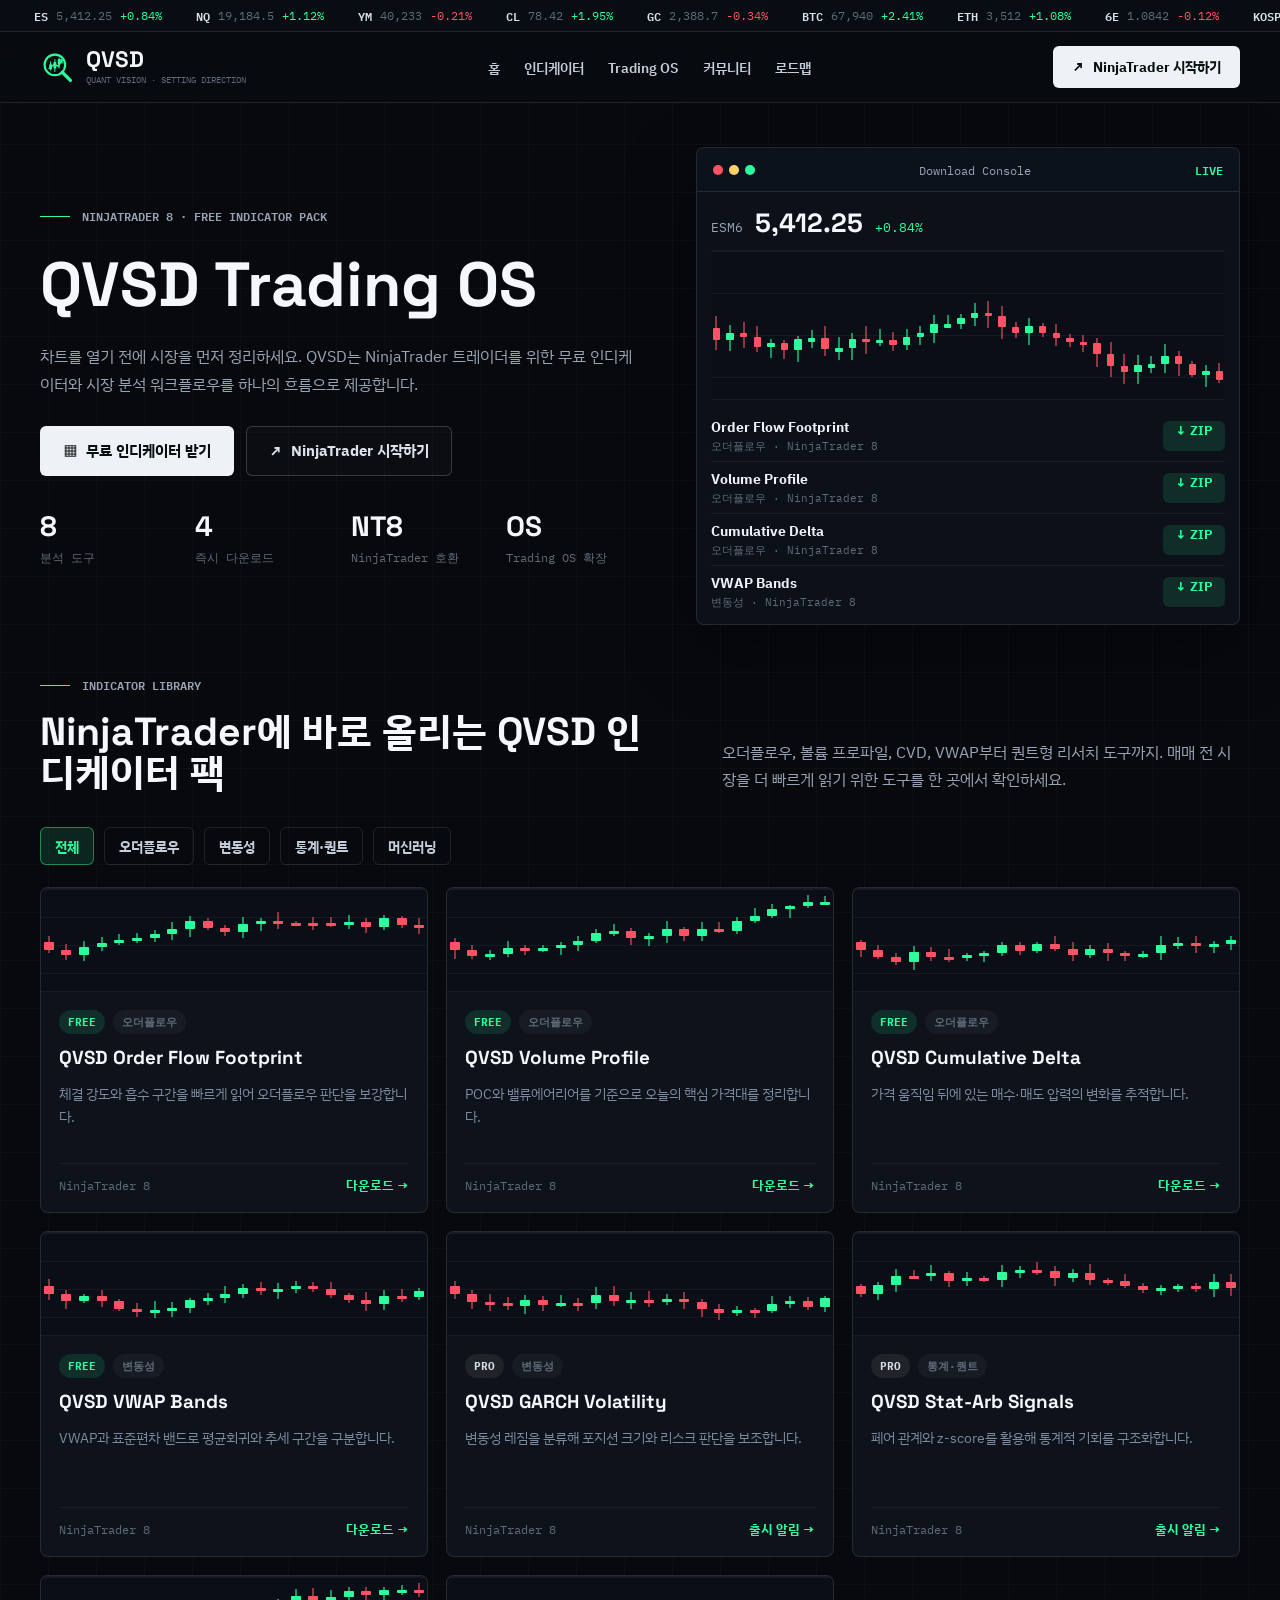
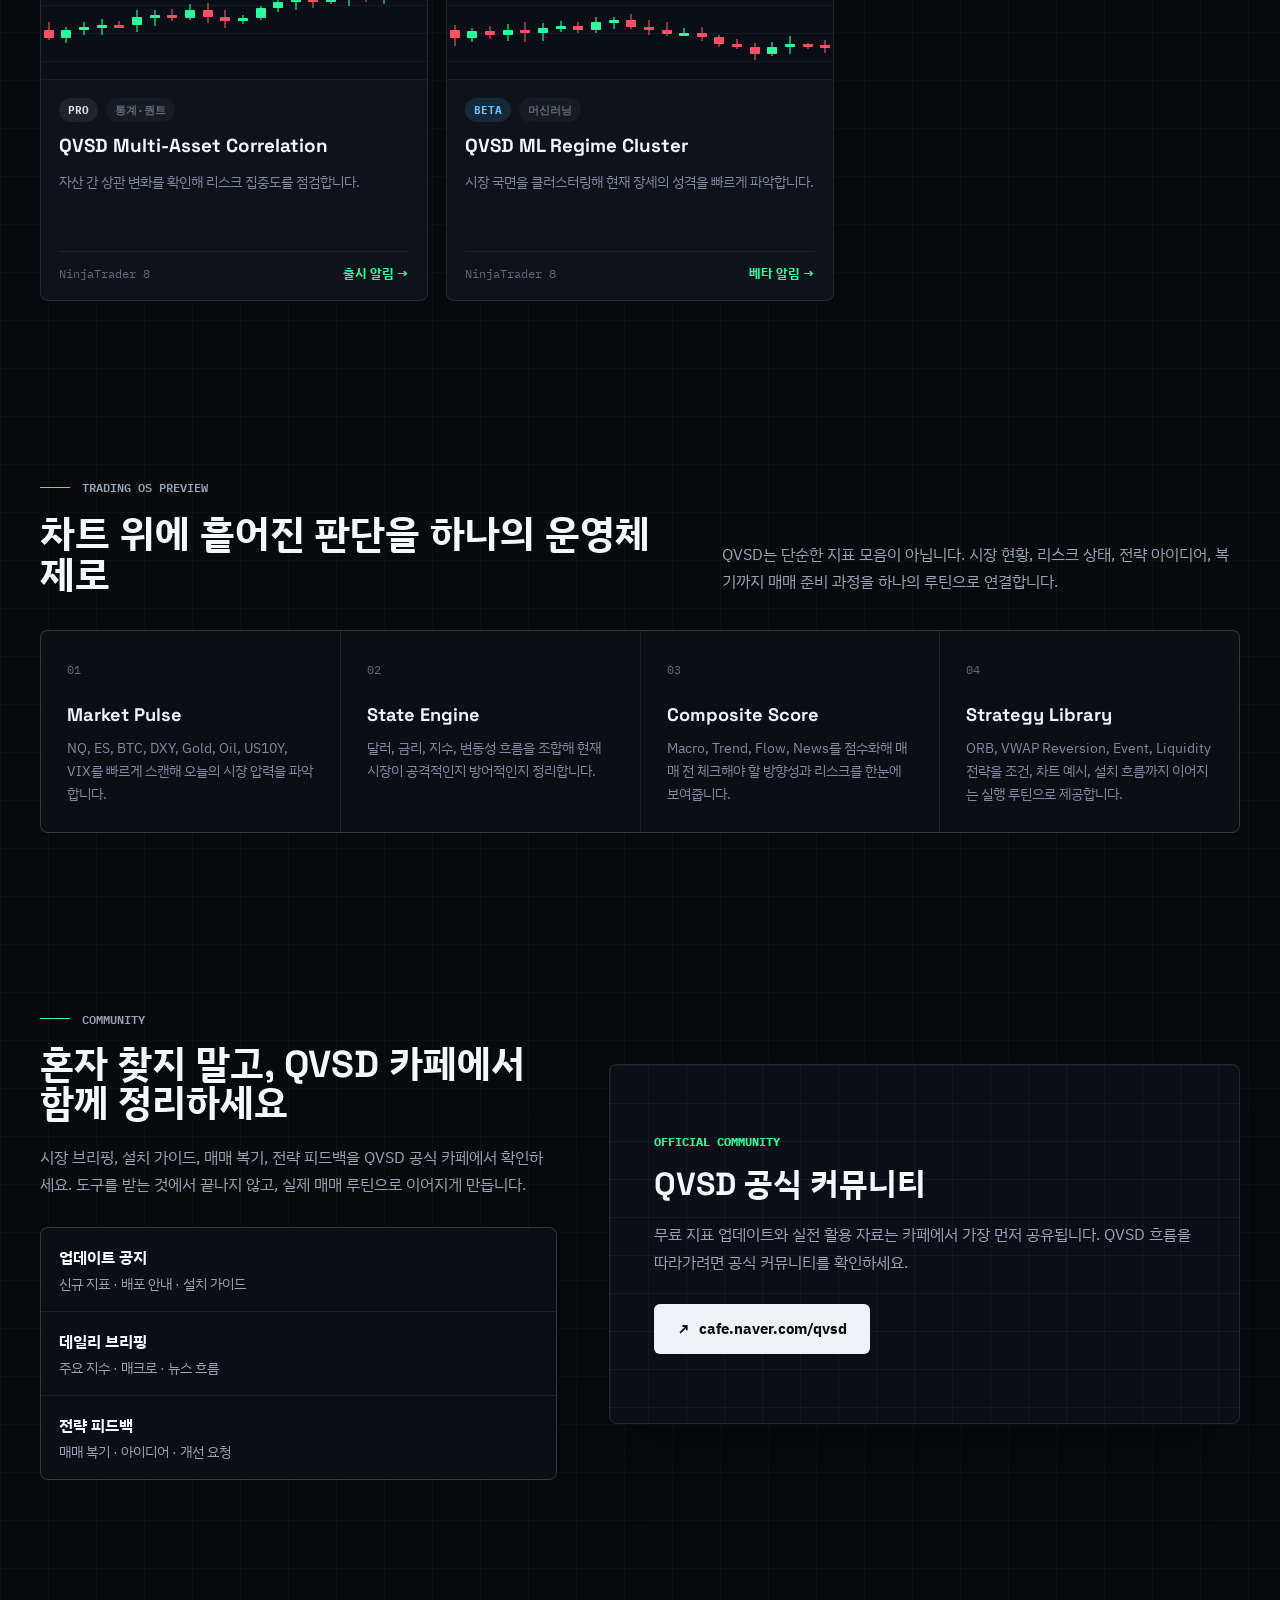
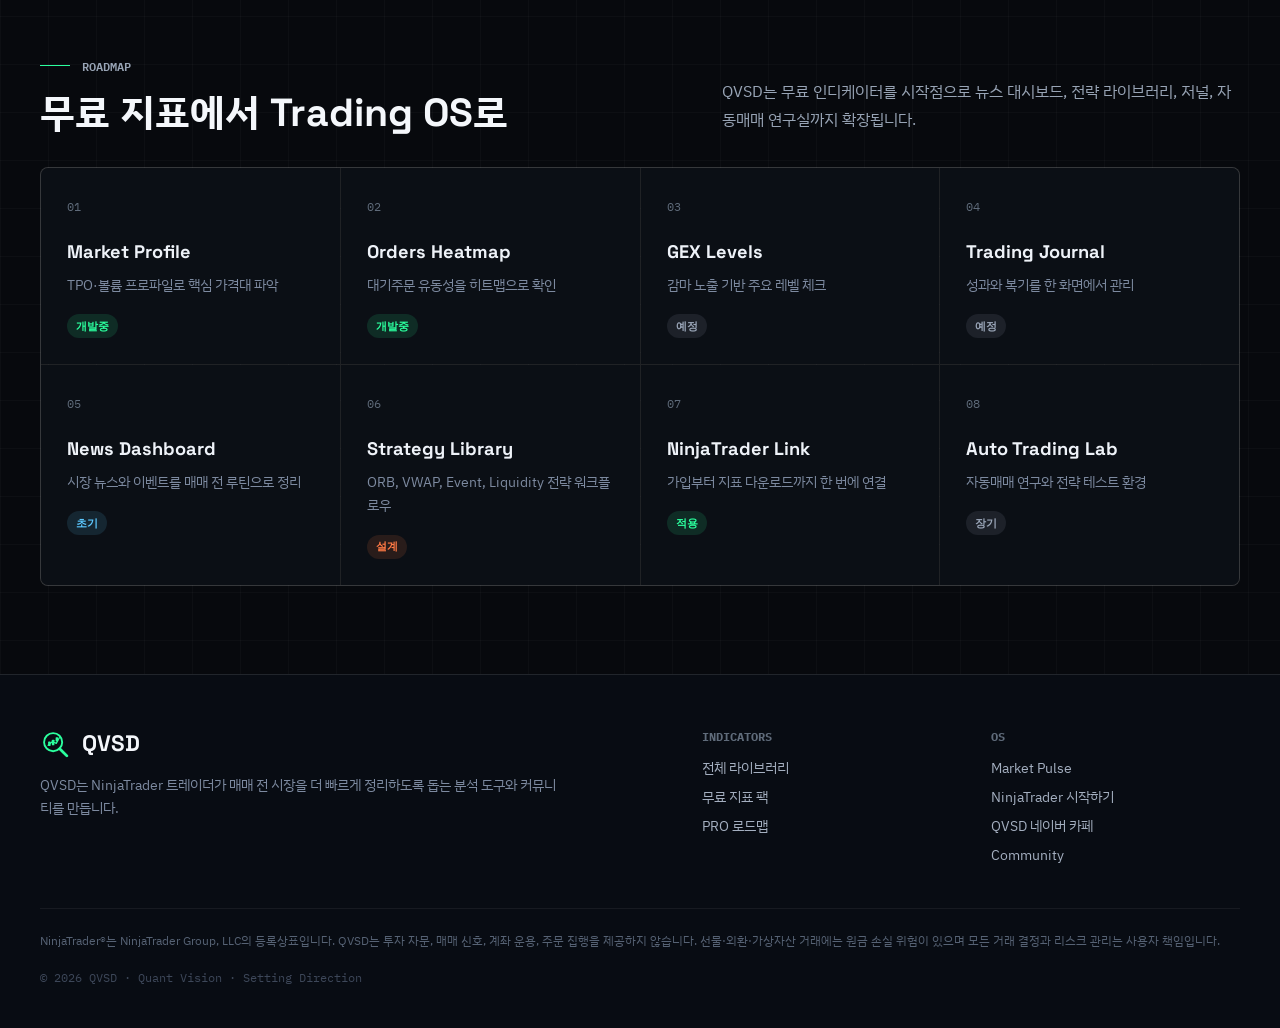
==== index.html @ 6b76f509 "Initial GitHub site setup" ====
<!doctype html>
<html lang="ko">
  <head>
    <meta charset="utf-8">
    <meta name="viewport" content="width=device-width, initial-scale=1">
    <title>QVSD Trading OS | NinjaTrader 트레이더를 위한 시장 분석 허브</title>
    <meta
      name="description"
      content="QVSD Trading OS는 NinjaTrader 트레이더를 위한 무료 인디케이터, 시장 분석 워크플로우, 커뮤니티 허브입니다."
    >
    <link rel="preconnect" href="https://fonts.googleapis.com">
    <link rel="preconnect" href="https://fonts.gstatic.com" crossorigin>
    <link
      href="https://fonts.googleapis.com/css2?family=IBM+Plex+Mono:wght@400;500;600&family=IBM+Plex+Sans+KR:wght@400;500;600;700&family=Space+Grotesk:wght@500;600;700&display=swap"
      rel="stylesheet"
    >
    <link rel="stylesheet" href="styles.css">
  </head>
  <body>
    <div class="ticker" aria-label="Market pulse">
      <div class="ticker__track" data-ticker-track></div>
    </div>

    <header class="site-header">
      <div class="site-header__inner">
        <a class="brand" href="#home" aria-label="QVSD home">
          <span class="brand__mark" aria-hidden="true">
            <svg viewBox="0 0 48 48" width="34" height="34" fill="none">
              <circle cx="21" cy="21" r="14.5" stroke="currentColor" stroke-width="3"></circle>
              <line x1="31.5" y1="31.5" x2="43" y2="43" stroke="currentColor" stroke-width="4.5" stroke-linecap="round"></line>
              <line x1="15" y1="29" x2="15" y2="16" stroke="currentColor" stroke-width="1.4"></line>
              <rect x="13" y="20" width="4" height="7" rx="1" fill="currentColor"></rect>
              <line x1="21" y1="31" x2="21" y2="13" stroke="currentColor" stroke-width="1.4"></line>
              <rect x="19" y="17" width="4" height="9" rx="1" fill="currentColor"></rect>
              <line x1="27" y1="26" x2="27" y2="11" stroke="currentColor" stroke-width="1.4"></line>
              <rect x="25" y="13" width="4" height="7" rx="1" fill="currentColor"></rect>
              <path d="M13 26 L20 20 L26 23 L31 14" stroke="currentColor" stroke-width="2" stroke-linecap="round" stroke-linejoin="round"></path>
              <path d="M31 14 L26.5 14 M31 14 L31 18.5" stroke="currentColor" stroke-width="2" stroke-linecap="round"></path>
            </svg>
          </span>
          <span class="brand__text">
            <span>QVSD</span>
            <small>Quant Vision · Setting Direction</small>
          </span>
        </a>

        <nav class="nav" aria-label="Primary navigation">
          <a href="#home">홈</a>
          <a href="#indicators">인디케이터</a>
          <a href="#os">Trading OS</a>
          <a href="#community">커뮤니티</a>
          <a href="#roadmap">로드맵</a>
        </nav>

        <a
          class="header-cta"
          href="https://lp.ninjatrader.com/platform?irgwc=1&amp;afsrc=1&amp;im_ref=WPRQ8d3LLxyZWyS0AX32oTqcUkuTveyWMTZKXs0&amp;sharedid=&amp;irpid=6341513"
          target="_blank"
          rel="noopener"
        >
          <span aria-hidden="true">↗</span>
          NinjaTrader 시작하기
        </a>
      </div>
    </header>

    <main id="home">
      <section class="hero section">
        <div class="hero__copy">
          <div class="eyebrow">
            <span></span>
            NinjaTrader 8 · Free Indicator Pack
          </div>
          <h1>QVSD Trading OS</h1>
          <p class="hero__lead">
            차트를 열기 전에 시장을 먼저 정리하세요. QVSD는 NinjaTrader 트레이더를 위한 무료 인디케이터와 시장 분석 워크플로우를 하나의 흐름으로 제공합니다.
          </p>
          <div class="hero__actions">
            <a class="button button--primary" href="#indicators">
              <span aria-hidden="true">▦</span>
              무료 인디케이터 받기
            </a>
            <a
              class="button button--secondary"
              href="https://lp.ninjatrader.com/platform?irgwc=1&amp;afsrc=1&amp;im_ref=WPRQ8d3LLxyZWyS0AX32oTqcUkuTveyWMTZKXs0&amp;sharedid=&amp;irpid=6341513"
              target="_blank"
              rel="noopener"
            >
              <span aria-hidden="true">↗</span>
              NinjaTrader 시작하기
            </a>
          </div>
          <dl class="metric-strip" aria-label="QVSD indicator metrics">
            <div>
              <dt>8</dt>
              <dd>분석 도구</dd>
            </div>
            <div>
              <dt>4</dt>
              <dd>즉시 다운로드</dd>
            </div>
            <div>
              <dt>NT8</dt>
              <dd>NinjaTrader 호환</dd>
            </div>
            <div>
              <dt>OS</dt>
              <dd>Trading OS 확장</dd>
            </div>
          </dl>
        </div>

        <aside class="console" aria-label="Indicator download console">
          <div class="console__bar">
            <div class="window-dots" aria-hidden="true"><span></span><span></span><span></span></div>
            <span>Download Console</span>
            <strong>LIVE</strong>
          </div>
          <div class="console__body">
            <div class="price-line">
              <span>ESM6</span>
              <strong>5,412.25</strong>
              <em>+0.84%</em>
            </div>
            <div class="hero-chart" data-chart="hero"></div>
            <div class="quick-downloads" data-quick-downloads></div>
          </div>
        </aside>
      </section>

      <section class="section indicators" id="indicators">
        <div class="section-heading">
          <div>
            <div class="eyebrow">
              <span></span>
              Indicator Library
            </div>
            <h2>NinjaTrader에 바로 올리는 QVSD 인디케이터 팩</h2>
          </div>
          <p>
            오더플로우, 볼륨 프로파일, CVD, VWAP부터 퀀트형 리서치 도구까지. 매매 전 시장을 더 빠르게 읽기 위한 도구를 한 곳에서 확인하세요.
          </p>
        </div>

        <div class="filter-bar" data-filter-bar aria-label="Indicator filters"></div>
        <div class="indicator-grid" data-indicator-grid></div>
      </section>

      <section class="section detail-section is-hidden" id="indicator-detail" aria-live="polite">
        <div class="detail-shell">
          <button class="ghost-button" type="button" data-close-detail>
            <span aria-hidden="true">←</span>
            인디케이터 목록
          </button>
          <div class="detail-layout">
            <article class="detail-copy">
              <span class="tag" data-detail-tag></span>
              <h2 data-detail-title></h2>
              <p data-detail-long></p>
              <ul class="feature-list" data-detail-features></ul>
              <div class="detail-actions" data-detail-actions></div>
            </article>
            <div class="terminal-preview">
              <div class="terminal-preview__head">
                <span data-detail-terminal-title></span>
                <strong>NinjaTrader 8</strong>
              </div>
              <div class="terminal-chart" data-chart="detail"></div>
              <div class="terminal-preview__foot">차트 프리뷰 · NinjaTrader 워크플로우 예시</div>
            </div>
          </div>
        </div>
      </section>

      <section class="section os-section" id="os">
        <div class="section-heading">
          <div>
            <div class="eyebrow">
              <span></span>
              Trading OS Preview
            </div>
            <h2>차트 위에 흩어진 판단을 하나의 운영체제로</h2>
          </div>
          <p>
            QVSD는 단순한 지표 모음이 아닙니다. 시장 현황, 리스크 상태, 전략 아이디어, 복기까지 매매 준비 과정을 하나의 루틴으로 연결합니다.
          </p>
        </div>
        <div class="os-grid">
          <article>
            <span>01</span>
            <h3>Market Pulse</h3>
            <p>NQ, ES, BTC, DXY, Gold, Oil, US10Y, VIX를 빠르게 스캔해 오늘의 시장 압력을 파악합니다.</p>
          </article>
          <article>
            <span>02</span>
            <h3>State Engine</h3>
            <p>달러, 금리, 지수, 변동성 흐름을 조합해 현재 시장이 공격적인지 방어적인지 정리합니다.</p>
          </article>
          <article>
            <span>03</span>
            <h3>Composite Score</h3>
            <p>Macro, Trend, Flow, News를 점수화해 매매 전 체크해야 할 방향성과 리스크를 한눈에 보여줍니다.</p>
          </article>
          <article>
            <span>04</span>
            <h3>Strategy Library</h3>
            <p>ORB, VWAP Reversion, Event, Liquidity 전략을 조건, 차트 예시, 설치 흐름까지 이어지는 실행 루틴으로 제공합니다.</p>
          </article>
        </div>
      </section>

      <section class="section community-section" id="community">
        <div class="community-copy">
          <div class="eyebrow">
            <span></span>
            Community
          </div>
          <h2>혼자 찾지 말고, QVSD 카페에서 함께 정리하세요</h2>
          <p>
            시장 브리핑, 설치 가이드, 매매 복기, 전략 피드백을 QVSD 공식 카페에서 확인하세요. 도구를 받는 것에서 끝나지 않고, 실제 매매 루틴으로 이어지게 만듭니다.
          </p>
          <div class="membership-grid">
            <article><strong>업데이트 공지</strong><span>신규 지표 · 배포 안내 · 설치 가이드</span></article>
            <article><strong>데일리 브리핑</strong><span>주요 지수 · 매크로 · 뉴스 흐름</span></article>
            <article><strong>전략 피드백</strong><span>매매 복기 · 아이디어 · 개선 요청</span></article>
          </div>
        </div>
        <aside class="cafe-panel" aria-label="QVSD Naver Cafe">
          <div class="cafe-panel__meta">Official Community</div>
          <h3>QVSD 공식 커뮤니티</h3>
          <p>
            무료 지표 업데이트와 실전 활용 자료는 카페에서 가장 먼저 공유됩니다. QVSD 흐름을 따라가려면 공식 커뮤니티를 확인하세요.
          </p>
          <a
            class="button button--primary"
            href="https://cafe.naver.com/qvsd"
            target="_blank"
            rel="noopener"
          >
            <span aria-hidden="true">↗</span>
            cafe.naver.com/qvsd
          </a>
        </aside>
      </section>

      <section class="section roadmap-section" id="roadmap">
        <div class="section-heading">
          <div>
            <div class="eyebrow">
              <span></span>
              Roadmap
            </div>
          <h2>무료 지표에서 Trading OS로</h2>
        </div>
          <p>QVSD는 무료 인디케이터를 시작점으로 뉴스 대시보드, 전략 라이브러리, 저널, 자동매매 연구실까지 확장됩니다.</p>
        </div>
        <div class="roadmap-grid" data-roadmap-grid></div>
      </section>
    </main>

    <footer class="footer">
      <div class="footer__inner">
        <div>
          <a class="brand brand--footer" href="#home" aria-label="QVSD home">
            <span class="brand__mark" aria-hidden="true">
              <svg viewBox="0 0 48 48" width="30" height="30" fill="none">
                <circle cx="21" cy="21" r="14.5" stroke="currentColor" stroke-width="3"></circle>
                <line x1="31.5" y1="31.5" x2="43" y2="43" stroke="currentColor" stroke-width="4.5" stroke-linecap="round"></line>
                <rect x="13" y="20" width="4" height="7" rx="1" fill="currentColor"></rect>
                <rect x="19" y="17" width="4" height="9" rx="1" fill="currentColor"></rect>
                <rect x="25" y="13" width="4" height="7" rx="1" fill="currentColor"></rect>
                <path d="M13 26 L20 20 L26 23 L31 14" stroke="currentColor" stroke-width="2" stroke-linecap="round" stroke-linejoin="round"></path>
              </svg>
            </span>
            <span class="brand__text"><span>QVSD</span></span>
          </a>
          <p>QVSD는 NinjaTrader 트레이더가 매매 전 시장을 더 빠르게 정리하도록 돕는 분석 도구와 커뮤니티를 만듭니다.</p>
        </div>
        <div>
          <h3>Indicators</h3>
          <a href="#indicators">전체 라이브러리</a>
          <a href="downloads/QVSD-Free-Indicator-Pack.zip" download>무료 지표 팩</a>
          <a href="#roadmap">PRO 로드맵</a>
        </div>
        <div>
          <h3>OS</h3>
          <a href="#os">Market Pulse</a>
          <a
            href="https://lp.ninjatrader.com/platform?irgwc=1&amp;afsrc=1&amp;im_ref=WPRQ8d3LLxyZWyS0AX32oTqcUkuTveyWMTZKXs0&amp;sharedid=&amp;irpid=6341513"
            target="_blank"
            rel="noopener"
          >NinjaTrader 시작하기</a>
          <a href="https://cafe.naver.com/qvsd" target="_blank" rel="noopener">QVSD 네이버 카페</a>
          <a href="#community">Community</a>
        </div>
      </div>
      <p class="risk">
        NinjaTrader®는 NinjaTrader Group, LLC의 등록상표입니다. QVSD는 투자 자문, 매매 신호, 계좌 운용, 주문 집행을 제공하지 않습니다. 선물·외환·가상자산 거래에는 원금 손실 위험이 있으며 모든 거래 결정과 리스크 관리는 사용자 책임입니다.
      </p>
      <p class="copyright">© 2026 QVSD · Quant Vision · Setting Direction</p>
    </footer>

    <script src="script.js"></script>
  </body>
</html>
---- styles.css ----
:root {
  color-scheme: dark;
  --bg: #07090d;
  --bg-2: #0b0f15;
  --panel: #0f141c;
  --panel-2: #121923;
  --line: rgba(255, 255, 255, 0.1);
  --line-strong: rgba(255, 255, 255, 0.18);
  --text: #f4f7fb;
  --muted: #98a4b5;
  --subtle: #5f6b7a;
  --green: #2bff9e;
  --green-soft: rgba(43, 255, 158, 0.12);
  --red: #ff5365;
  --orange: #ff7a45;
  --cyan: #5cc8ff;
  --yellow: #ffd166;
  --shadow: 0 24px 70px rgba(0, 0, 0, 0.42);
  --mono: "IBM Plex Mono", Consolas, monospace;
  --display: "Space Grotesk", "IBM Plex Sans KR", sans-serif;
  --sans: "IBM Plex Sans KR", system-ui, -apple-system, BlinkMacSystemFont, sans-serif;
}

* {
  box-sizing: border-box;
}

html {
  scroll-behavior: smooth;
}

body {
  margin: 0;
  min-width: 320px;
  background:
    linear-gradient(rgba(255, 255, 255, 0.025) 1px, transparent 1px),
    linear-gradient(90deg, rgba(255, 255, 255, 0.025) 1px, transparent 1px),
    var(--bg);
  background-size: 48px 48px, 48px 48px, auto;
  color: var(--text);
  font-family: var(--sans);
  -webkit-font-smoothing: antialiased;
  text-rendering: optimizeLegibility;
}

body::selection {
  background: rgba(43, 255, 158, 0.28);
}

a {
  color: inherit;
  text-decoration: none;
}

button,
a {
  -webkit-tap-highlight-color: transparent;
}

img {
  display: block;
  max-width: 100%;
}

@keyframes ticker-move {
  from {
    transform: translateX(0);
  }

  to {
    transform: translateX(-50%);
  }
}

.ticker {
  height: 32px;
  overflow: hidden;
  border-bottom: 1px solid var(--line);
  background: #080c13;
}

.ticker__track {
  display: flex;
  align-items: center;
  gap: 34px;
  width: max-content;
  height: 100%;
  padding-left: 34px;
  animation: ticker-move 44s linear infinite;
  white-space: nowrap;
}

.ticker__item {
  display: inline-flex;
  align-items: center;
  gap: 8px;
  font-family: var(--mono);
  font-size: 0.75rem;
  color: var(--muted);
}

.ticker__item strong {
  color: #d9e0ea;
  font-weight: 600;
}

.ticker__item span {
  color: var(--subtle);
}

.ticker__item em {
  font-style: normal;
  color: var(--green);
}

.ticker__item.is-down em {
  color: var(--red);
}

.site-header {
  position: sticky;
  top: 0;
  z-index: 20;
  border-bottom: 1px solid var(--line);
  background: rgba(8, 11, 17, 0.88);
  backdrop-filter: blur(14px);
}

.site-header__inner {
  display: flex;
  align-items: center;
  justify-content: space-between;
  gap: 24px;
  width: min(1200px, calc(100% - 48px));
  margin: 0 auto;
  padding: 14px 0;
}

.brand {
  display: inline-flex;
  align-items: center;
  gap: 12px;
  min-width: max-content;
}

.brand__mark {
  display: inline-flex;
  color: var(--green);
}

.brand__text {
  display: flex;
  flex-direction: column;
  line-height: 1;
}

.brand__text span {
  font-family: var(--display);
  font-size: 1.4rem;
  font-weight: 700;
}

.brand__text small {
  margin-top: 4px;
  color: var(--subtle);
  font-family: var(--mono);
  font-size: 0.57rem;
  text-transform: uppercase;
}

.nav {
  display: flex;
  align-items: center;
  justify-content: center;
  gap: 24px;
  color: #c4cdda;
  font-size: 0.9rem;
  font-weight: 600;
}

.nav a {
  transition: color 0.16s ease;
}

.nav a:hover,
.nav a:focus-visible {
  color: var(--green);
}

.header-cta,
.button,
.download-link,
.ghost-button {
  display: inline-flex;
  align-items: center;
  justify-content: center;
  gap: 8px;
  min-height: 42px;
  border: 1px solid transparent;
  border-radius: 6px;
  font-family: var(--sans);
  font-weight: 700;
  line-height: 1;
  cursor: pointer;
  transition:
    background 0.18s ease,
    border-color 0.18s ease,
    color 0.18s ease,
    transform 0.18s ease;
}

.header-cta {
  padding: 0 18px;
  background: #eef1f5;
  color: #07100d;
  font-size: 0.85rem;
  white-space: nowrap;
}

.header-cta:hover,
.button--primary:hover,
.download-link:hover {
  background: #ffffff;
  transform: translateY(-1px);
}

.section {
  width: min(1200px, calc(100% - 48px));
  margin: 0 auto;
  padding: 88px 0;
}

.hero {
  display: grid;
  grid-template-columns: minmax(0, 1.05fr) minmax(380px, 0.95fr);
  align-items: center;
  gap: 54px;
  padding-top: 44px;
  padding-bottom: 34px;
}

.eyebrow {
  display: flex;
  align-items: center;
  gap: 12px;
  color: var(--muted);
  font-family: var(--mono);
  font-size: 0.72rem;
  font-weight: 600;
  text-transform: uppercase;
}

.eyebrow span {
  display: inline-block;
  width: 30px;
  height: 1px;
  background: var(--green);
}

.hero h1,
.section-heading h2,
.detail-copy h2,
.community-copy h2 {
  margin: 0;
  color: var(--text);
  font-family: var(--display);
  font-weight: 700;
  line-height: 1.05;
}

.hero h1 {
  margin-top: 26px;
  font-size: 3.9rem;
}

.hero__lead {
  max-width: 620px;
  margin: 24px 0 0;
  color: var(--muted);
  font-size: 1rem;
  line-height: 1.75;
}

.hero__actions {
  display: flex;
  flex-wrap: wrap;
  gap: 12px;
  margin-top: 28px;
}

.button {
  min-height: 50px;
  padding: 0 22px;
  font-size: 0.96rem;
}

.button--primary,
.download-link {
  background: #eef1f5;
  color: #08100e;
}

.button--secondary {
  border-color: var(--line-strong);
  background: rgba(255, 255, 255, 0.02);
  color: #dbe2ec;
}

.button--secondary:hover,
.ghost-button:hover {
  border-color: rgba(43, 255, 158, 0.42);
  color: var(--green);
}

.metric-strip {
  display: grid;
  grid-template-columns: repeat(4, minmax(88px, 1fr));
  gap: 20px;
  margin: 32px 0 0;
  padding: 0;
}

.metric-strip div {
  min-width: 0;
}

.metric-strip dt {
  color: var(--text);
  font-family: var(--display);
  font-size: 1.75rem;
  font-weight: 700;
}

.metric-strip dd {
  margin: 6px 0 0;
  color: var(--subtle);
  font-family: var(--mono);
  font-size: 0.72rem;
}

.console,
.detail-shell {
  border: 1px solid var(--line);
  border-radius: 8px;
  background: rgba(13, 18, 26, 0.94);
  box-shadow: var(--shadow);
}

.console {
  overflow: hidden;
}

.console__bar,
.terminal-preview__head {
  display: flex;
  align-items: center;
  justify-content: space-between;
  gap: 14px;
  min-height: 44px;
  border-bottom: 1px solid var(--line);
  background: #0c121c;
  padding: 0 16px;
  color: var(--muted);
  font-family: var(--mono);
  font-size: 0.78rem;
}

.console__bar strong,
.terminal-preview__head strong {
  color: var(--green);
  font-weight: 600;
}

.window-dots {
  display: flex;
  gap: 6px;
}

.window-dots span {
  width: 10px;
  height: 10px;
  border-radius: 50%;
}

.window-dots span:nth-child(1) {
  background: var(--red);
}

.window-dots span:nth-child(2) {
  background: var(--yellow);
}

.window-dots span:nth-child(3) {
  background: var(--green);
}

.console__body {
  padding: 14px;
}

.price-line {
  display: flex;
  align-items: baseline;
  gap: 12px;
  margin-bottom: 10px;
}

.price-line span,
.price-line em {
  color: var(--muted);
  font-family: var(--mono);
  font-size: 0.82rem;
  font-style: normal;
}

.price-line strong {
  color: var(--text);
  font-family: var(--display);
  font-size: 1.65rem;
}

.price-line em {
  color: var(--green);
}

.hero-chart,
.terminal-chart,
.card-chart {
  position: relative;
  display: flex;
  align-items: flex-end;
  gap: 2px;
  overflow: hidden;
  border-top: 1px solid rgba(255, 255, 255, 0.06);
  border-bottom: 1px solid rgba(255, 255, 255, 0.06);
  background:
    linear-gradient(rgba(255, 255, 255, 0.045) 1px, transparent 1px),
    #0a0f17;
}

.hero-chart {
  height: 150px;
  background-size: 100% 42px, auto;
}

.terminal-chart {
  height: 320px;
  background-size: 100% 48px, auto;
}

.card-chart {
  height: 104px;
  background-size: 100% 28px, auto;
}

.candle {
  position: relative;
  flex: 1;
  height: 100%;
  min-width: 3px;
}

.candle__wick,
.candle__body {
  position: absolute;
  background: var(--green);
}

.candle__wick {
  left: 50%;
  width: 2px;
  transform: translateX(-50%);
  opacity: 0.55;
}

.candle__body {
  left: 18%;
  right: 18%;
  min-height: 3px;
  border-radius: 1px;
}

.candle.is-down .candle__wick,
.candle.is-down .candle__body {
  background: var(--red);
}

.quick-downloads {
  display: flex;
  flex-direction: column;
  margin-top: 10px;
}

.quick-item {
  display: grid;
  grid-template-columns: 1fr auto;
  gap: 16px;
  align-items: center;
  padding: 7px 0;
  border-bottom: 1px solid rgba(255, 255, 255, 0.06);
}

.quick-item:last-child {
  border-bottom: 0;
  padding-bottom: 0;
}

.quick-item strong {
  display: block;
  color: #eef2f8;
  font-size: 0.88rem;
}

.quick-item span {
  display: block;
  margin-top: 3px;
  color: var(--subtle);
  font-family: var(--mono);
  font-size: 0.68rem;
}

.quick-item a {
  min-height: 30px;
  padding: 0 12px;
  border-radius: 6px;
  background: var(--green-soft);
  color: var(--green);
  font-size: 0.8rem;
  font-weight: 700;
}

.section-heading {
  display: grid;
  grid-template-columns: minmax(0, 1.1fr) minmax(260px, 0.9fr);
  gap: 48px;
  align-items: end;
  margin-bottom: 34px;
}

.indicators {
  padding-top: 16px;
}

.section-heading h2 {
  margin-top: 16px;
  font-size: 2.45rem;
}

.section-heading p {
  margin: 0;
  color: var(--muted);
  font-size: 1rem;
  line-height: 1.7;
}

.filter-bar {
  display: flex;
  flex-wrap: wrap;
  gap: 10px;
  margin-bottom: 22px;
}

.filter-button {
  min-height: 38px;
  border: 1px solid var(--line);
  border-radius: 6px;
  background: transparent;
  color: #c4cdda;
  padding: 0 14px;
  font-family: var(--sans);
  font-size: 0.88rem;
  font-weight: 700;
  cursor: pointer;
}

.filter-button.is-active {
  border-color: rgba(43, 255, 158, 0.45);
  background: var(--green-soft);
  color: var(--green);
}

.indicator-grid {
  display: grid;
  grid-template-columns: repeat(3, minmax(0, 1fr));
  gap: 18px;
}

.indicator-card {
  display: flex;
  min-width: 0;
  min-height: 326px;
  flex-direction: column;
  overflow: hidden;
  border: 1px solid var(--line);
  border-radius: 8px;
  background: rgba(15, 20, 28, 0.94);
  cursor: pointer;
  transition:
    border-color 0.18s ease,
    background 0.18s ease,
    transform 0.18s ease;
}

.indicator-card:hover,
.indicator-card:focus-within {
  border-color: rgba(43, 255, 158, 0.36);
  background: #111821;
  transform: translateY(-2px);
}

.indicator-card__body {
  display: flex;
  flex: 1;
  flex-direction: column;
  gap: 12px;
  padding: 18px;
}

.card-meta {
  display: flex;
  flex-wrap: wrap;
  gap: 8px;
  align-items: center;
}

.tag,
.card-meta span {
  display: inline-flex;
  align-items: center;
  min-height: 24px;
  border-radius: 999px;
  padding: 0 9px;
  font-family: var(--mono);
  font-size: 0.68rem;
  font-weight: 700;
}

.tag {
  color: var(--green);
  background: var(--green-soft);
}

.tag--pro {
  color: #d7dde7;
  background: rgba(255, 255, 255, 0.07);
}

.tag--beta {
  color: var(--cyan);
  background: rgba(92, 200, 255, 0.12);
}

.card-meta span:last-child {
  color: var(--subtle);
  background: rgba(255, 255, 255, 0.04);
}

.indicator-card h3 {
  margin: 0;
  color: var(--text);
  font-family: var(--display);
  font-size: 1.18rem;
  line-height: 1.25;
}

.indicator-card p {
  flex: 1;
  margin: 0;
  color: #7d8aa0;
  font-size: 0.9rem;
  line-height: 1.6;
}

.indicator-card__foot {
  display: flex;
  align-items: center;
  justify-content: space-between;
  gap: 12px;
  border-top: 1px solid rgba(255, 255, 255, 0.06);
  padding-top: 12px;
  color: var(--subtle);
  font-family: var(--mono);
  font-size: 0.72rem;
}

.indicator-card__foot strong {
  color: var(--green);
  font-family: var(--sans);
  font-size: 0.84rem;
}

.detail-section {
  padding-top: 20px;
}

.detail-section.is-hidden {
  display: none;
}

.detail-shell {
  padding: 28px;
}

.ghost-button {
  border-color: var(--line);
  background: transparent;
  color: #c4cdda;
  padding: 0 14px;
  font-size: 0.88rem;
}

.detail-layout {
  display: grid;
  grid-template-columns: minmax(0, 0.85fr) minmax(340px, 1.15fr);
  gap: 40px;
  align-items: center;
  margin-top: 26px;
}

.detail-copy h2 {
  margin-top: 18px;
  font-size: 2.35rem;
}

.detail-copy p {
  margin: 20px 0 0;
  color: var(--muted);
  font-size: 1rem;
  line-height: 1.75;
}

.feature-list {
  display: grid;
  gap: 10px;
  margin: 24px 0 0;
  padding: 0;
  list-style: none;
}

.feature-list li {
  display: flex;
  gap: 10px;
  color: #dbe2ec;
  font-size: 0.95rem;
  line-height: 1.5;
}

.feature-list li::before {
  content: "✓";
  color: var(--green);
  font-weight: 700;
}

.detail-actions {
  display: flex;
  flex-wrap: wrap;
  gap: 12px;
  margin-top: 28px;
}

.download-link {
  min-height: 48px;
  padding: 0 20px;
  font-size: 0.95rem;
}

.terminal-preview {
  overflow: hidden;
  border: 1px solid var(--line);
  border-radius: 8px;
  background: #0a0f17;
}

.terminal-preview__foot {
  border-top: 1px solid var(--line);
  padding: 14px;
  color: var(--subtle);
  text-align: center;
  font-size: 0.82rem;
}

.os-grid,
.roadmap-grid {
  display: grid;
  grid-template-columns: repeat(4, minmax(0, 1fr));
  gap: 1px;
  overflow: hidden;
  border: 1px solid var(--line);
  border-radius: 8px;
  background: var(--line);
}

.os-grid article,
.roadmap-grid article {
  min-width: 0;
  background: rgba(11, 15, 21, 0.98);
  padding: 26px;
}

.os-grid span,
.roadmap-grid span {
  color: var(--subtle);
  font-family: var(--mono);
  font-size: 0.78rem;
}

.os-grid h3,
.roadmap-grid h3 {
  margin: 24px 0 10px;
  color: #eef2f8;
  font-family: var(--display);
  font-size: 1.14rem;
}

.os-grid p,
.roadmap-grid p {
  margin: 0;
  color: #7d8aa0;
  font-size: 0.9rem;
  line-height: 1.62;
}

.roadmap-status {
  display: inline-flex;
  min-height: 24px;
  align-items: center;
  margin-top: 18px;
  border-radius: 999px;
  padding: 0 9px;
  font-family: var(--mono);
  font-size: 0.68rem;
  font-weight: 700;
}

.community-copy h2 {
  margin-top: 16px;
  font-size: 2.35rem;
}

.community-copy p {
  margin: 20px 0 0;
  color: var(--muted);
  font-size: 1rem;
  line-height: 1.72;
}

.community-section {
  display: grid;
  grid-template-columns: minmax(0, 0.9fr) minmax(380px, 1.1fr);
  gap: 52px;
  align-items: center;
}

.membership-grid {
  display: grid;
  gap: 1px;
  overflow: hidden;
  margin-top: 28px;
  border: 1px solid var(--line);
  border-radius: 8px;
  background: var(--line);
}

.membership-grid article {
  display: grid;
  gap: 6px;
  background: #0b0f15;
  padding: 18px;
}

.membership-grid strong {
  color: var(--text);
}

.membership-grid span {
  color: var(--muted);
  font-size: 0.9rem;
}

.cafe-panel {
  display: flex;
  min-height: 360px;
  flex-direction: column;
  justify-content: center;
  border: 1px solid var(--line);
  border-radius: 8px;
  background:
    linear-gradient(rgba(255, 255, 255, 0.045) 1px, transparent 1px),
    linear-gradient(90deg, rgba(255, 255, 255, 0.035) 1px, transparent 1px),
    #0a0f17;
  background-size: 38px 38px, 38px 38px, auto;
  box-shadow: var(--shadow);
  padding: 44px;
}

.cafe-panel__meta {
  color: var(--green);
  font-family: var(--mono);
  font-size: 0.76rem;
  font-weight: 700;
  text-transform: uppercase;
}

.cafe-panel h3 {
  margin: 18px 0 0;
  color: var(--text);
  font-family: var(--display);
  font-size: 2rem;
  line-height: 1.12;
}

.cafe-panel p {
  margin: 18px 0 28px;
  color: var(--muted);
  font-size: 1rem;
  line-height: 1.7;
}

.cafe-panel .button {
  width: max-content;
  padding: 0 22px;
}

.footer {
  border-top: 1px solid var(--line);
  background: #080c13;
  padding: 54px max(24px, calc((100% - 1200px) / 2)) 40px;
}

.footer__inner {
  display: grid;
  grid-template-columns: minmax(260px, 1.5fr) repeat(2, minmax(160px, 0.6fr));
  gap: 40px;
}

.brand--footer {
  margin-bottom: 14px;
}

.footer p {
  max-width: 520px;
  margin: 0;
  color: #7d8aa0;
  font-size: 0.86rem;
  line-height: 1.7;
}

.footer h3 {
  margin: 0 0 14px;
  color: var(--subtle);
  font-family: var(--mono);
  font-size: 0.75rem;
  text-transform: uppercase;
}

.footer a:not(.brand) {
  display: block;
  width: max-content;
  margin: 10px 0;
  color: #a4afc0;
  font-size: 0.9rem;
}

.footer a:not(.brand):hover {
  color: var(--green);
}

.footer .risk {
  max-width: 1200px;
  margin-top: 34px;
  border-top: 1px solid rgba(255, 255, 255, 0.06);
  padding-top: 22px;
  color: #566274;
  font-size: 0.72rem;
}

.copyright {
  margin-top: 18px !important;
  color: #3d4759 !important;
  font-family: var(--mono);
  font-size: 0.72rem !important;
}

@media (max-width: 1060px) {
  .site-header__inner {
    flex-wrap: wrap;
  }

  .nav {
    order: 3;
    width: 100%;
    justify-content: flex-start;
    overflow-x: auto;
    padding-bottom: 2px;
  }

  .hero,
  .section-heading,
  .detail-layout,
  .community-section {
    grid-template-columns: 1fr;
  }

  .hero {
    min-height: auto;
  }

  .hero h1 {
    font-size: 3.35rem;
  }

  .indicator-grid {
    grid-template-columns: repeat(2, minmax(0, 1fr));
  }

  .os-grid,
  .roadmap-grid {
    grid-template-columns: repeat(2, minmax(0, 1fr));
  }
}

@media (max-width: 720px) {
  .site-header__inner,
  .section {
    width: min(100% - 32px, 1200px);
  }

  .brand__text small {
    display: none;
  }

  .header-cta {
    min-height: 38px;
    padding: 0 12px;
    font-size: 0.78rem;
  }

  .nav {
    gap: 18px;
    font-size: 0.84rem;
  }

  .section {
    padding: 64px 0;
  }

  .hero {
    gap: 32px;
    padding-top: 42px;
    padding-bottom: 36px;
  }

  .hero h1 {
    font-size: 2.7rem;
  }

  .hero__lead,
  .section-heading p,
  .detail-copy p,
  .community-copy p {
    font-size: 0.96rem;
  }

  .hero__actions {
    flex-direction: column;
  }

  .button,
  .download-link {
    width: 100%;
  }

  .cafe-panel {
    min-height: 0;
    padding: 28px;
  }

  .cafe-panel .button {
    width: 100%;
  }

  .metric-strip {
    grid-template-columns: repeat(2, minmax(0, 1fr));
  }

  .console__bar {
    font-size: 0.72rem;
  }

  .console {
    display: none;
  }

  .price-line {
    flex-wrap: wrap;
  }

  .price-line strong {
    width: 100%;
  }

  .quick-item {
    grid-template-columns: 1fr;
  }

  .section-heading h2,
  .detail-copy h2,
  .community-copy h2 {
    font-size: 2rem;
  }

  .indicator-grid,
  .os-grid,
  .roadmap-grid {
    grid-template-columns: 1fr;
  }

  .detail-shell {
    padding: 20px;
  }

  .terminal-chart {
    height: 250px;
  }

  .footer__inner {
    grid-template-columns: 1fr;
  }
}

@media (max-width: 420px) {
  .hero h1 {
    font-size: 2.28rem;
  }

  .brand__text span {
    font-size: 1.2rem;
  }

  .metric-strip dt {
    font-size: 1.45rem;
  }
}
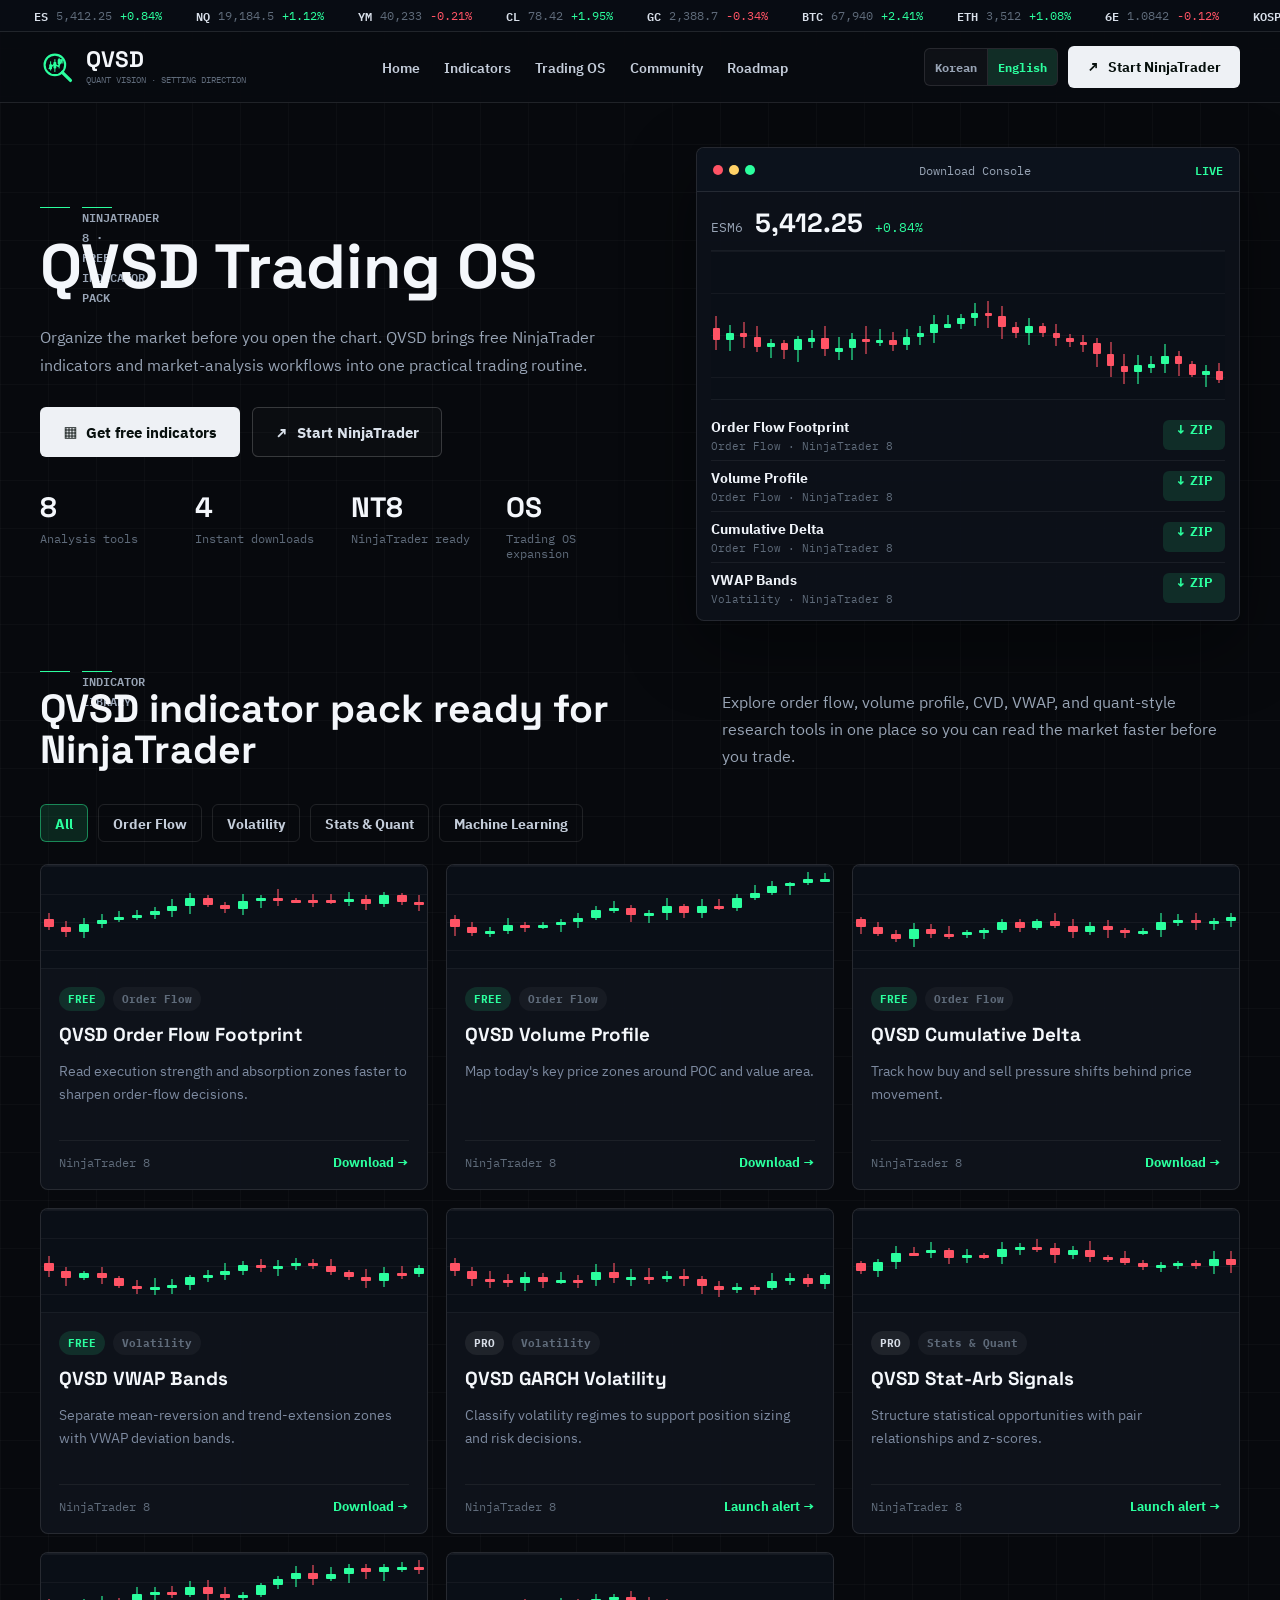
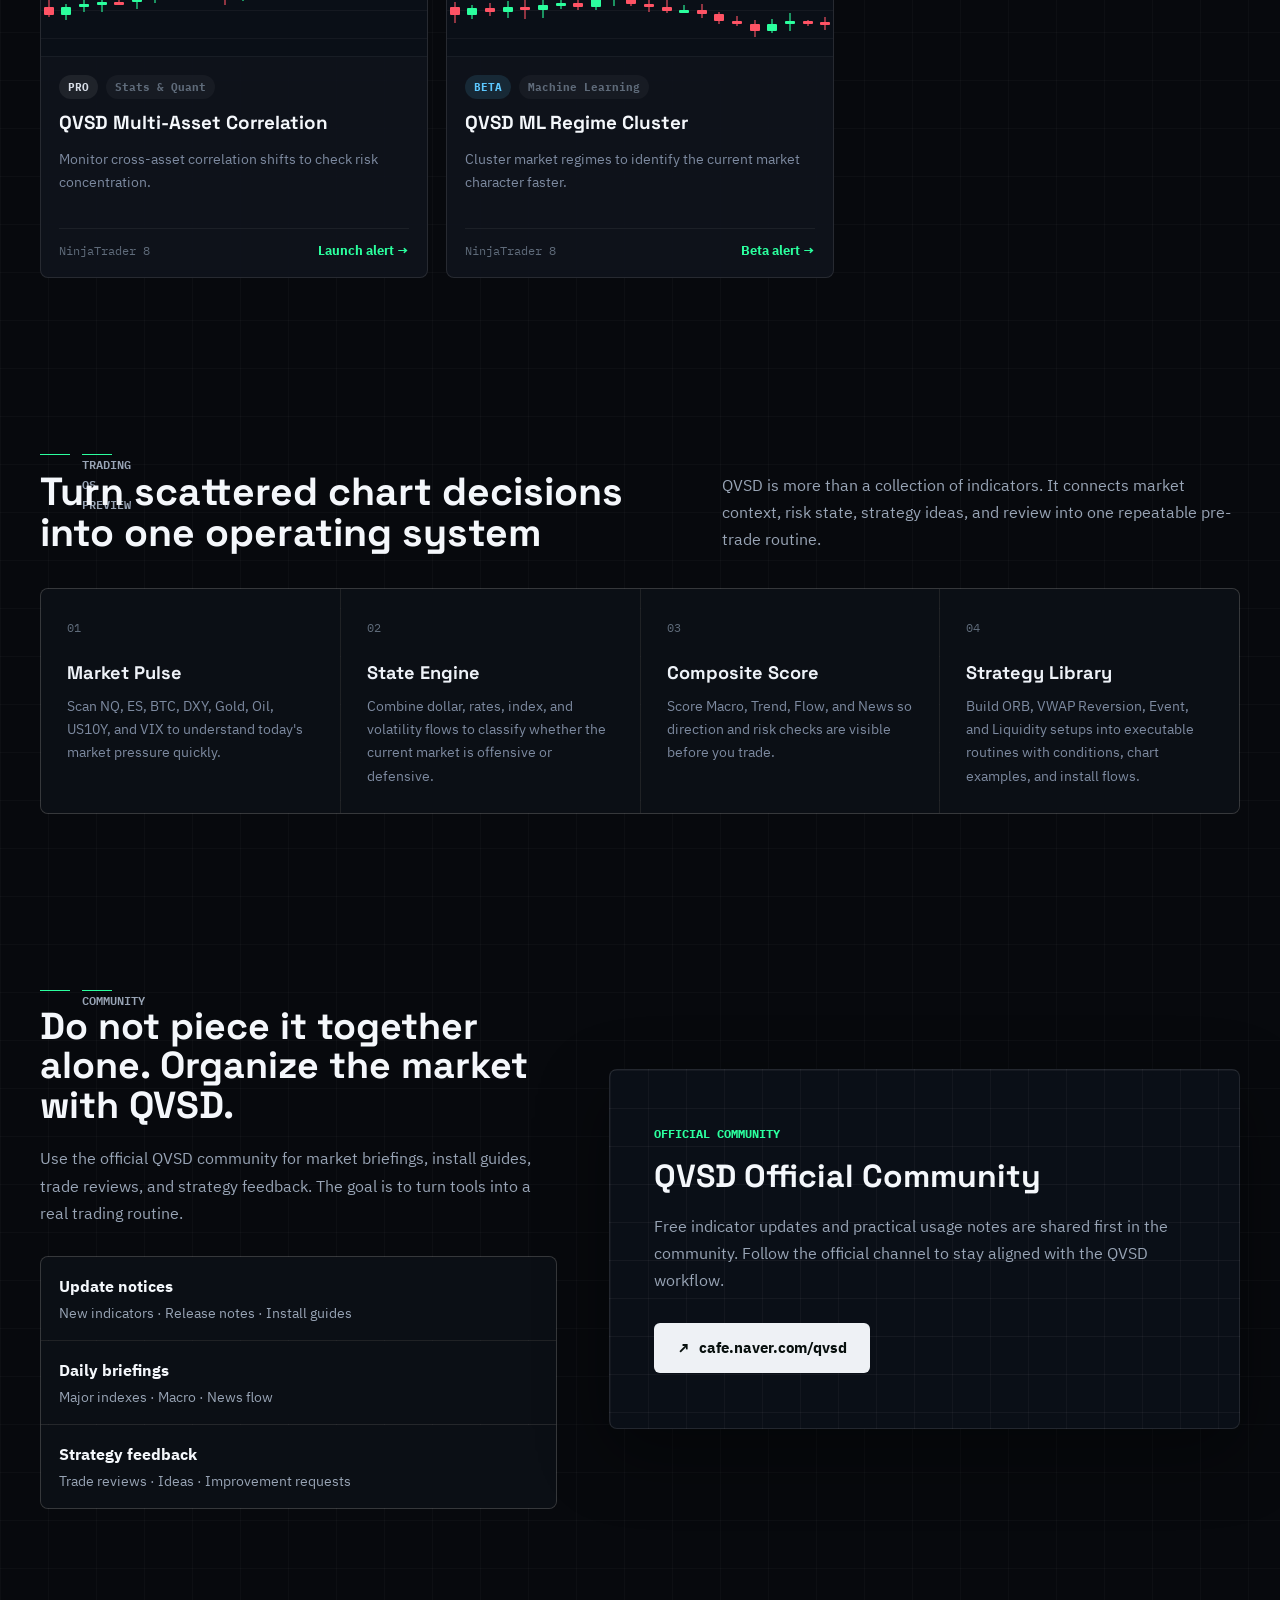
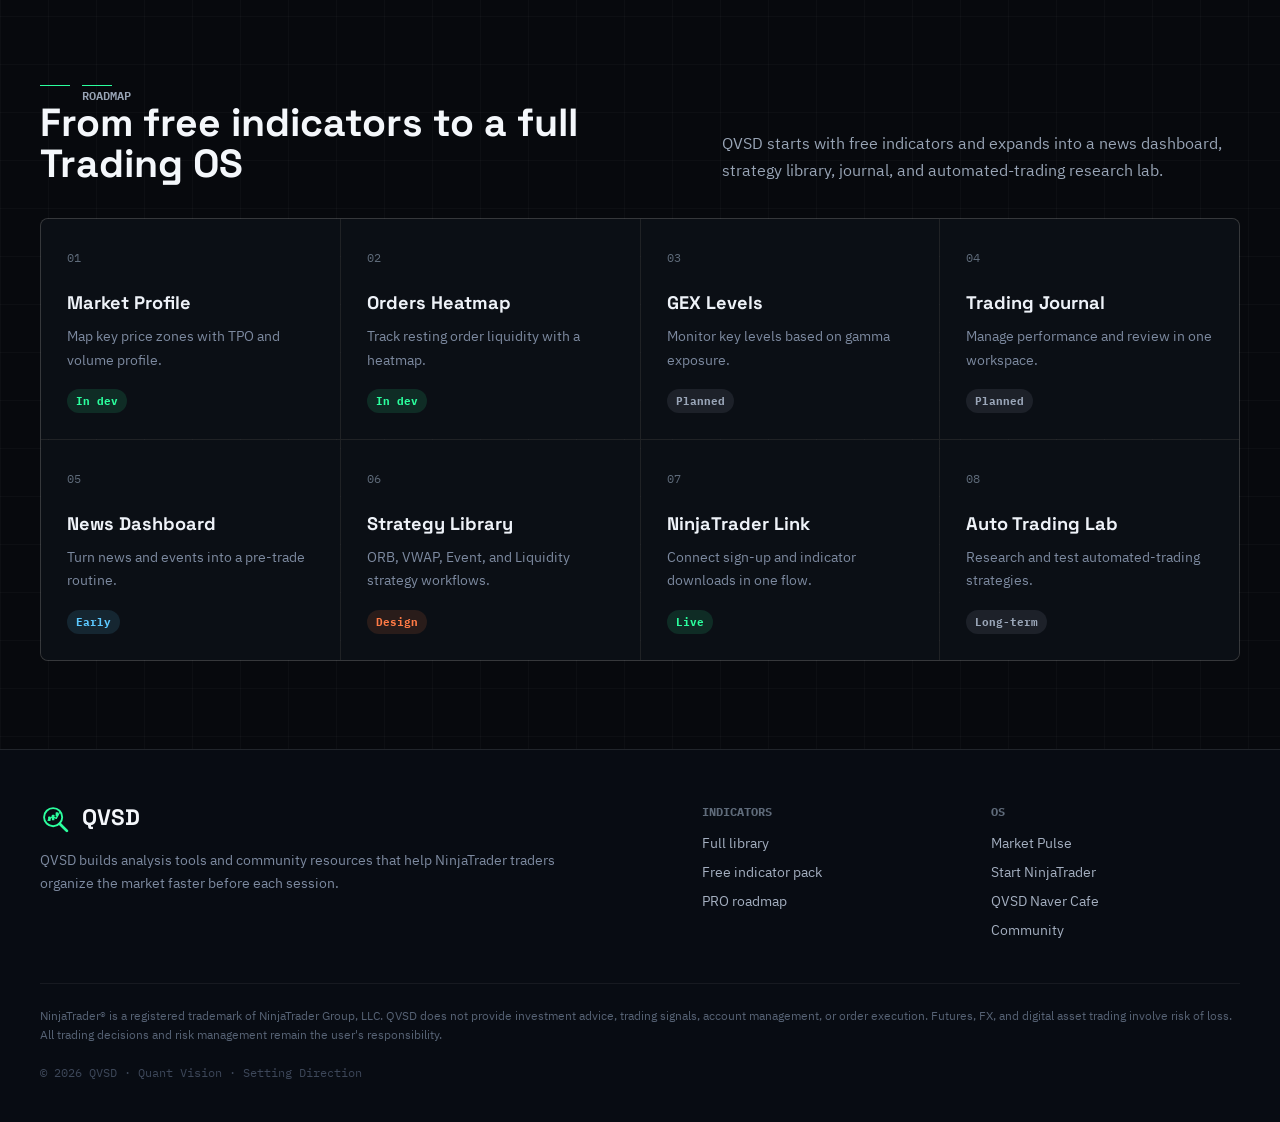
==== commit 44226b59: "Add Korean and English language switcher" ====
--- a/index.html
+++ b/index.html
@@ -45,22 +45,28 @@
         </a>
 
         <nav class="nav" aria-label="Primary navigation">
-          <a href="#home">홈</a>
-          <a href="#indicators">인디케이터</a>
+          <a href="#home" data-i18n="nav.home">홈</a>
+          <a href="#indicators" data-i18n="nav.indicators">인디케이터</a>
           <a href="#os">Trading OS</a>
-          <a href="#community">커뮤니티</a>
-          <a href="#roadmap">로드맵</a>
+          <a href="#community" data-i18n="nav.community">커뮤니티</a>
+          <a href="#roadmap" data-i18n="nav.roadmap">로드맵</a>
         </nav>
 
-        <a
-          class="header-cta"
-          href="https://lp.ninjatrader.com/platform?irgwc=1&amp;afsrc=1&amp;im_ref=WPRQ8d3LLxyZWyS0AX32oTqcUkuTveyWMTZKXs0&amp;sharedid=&amp;irpid=6341513"
-          target="_blank"
-          rel="noopener"
-        >
-          <span aria-hidden="true">↗</span>
-          NinjaTrader 시작하기
-        </a>
+        <div class="header-actions">
+          <div class="language-switcher" role="group" aria-label="Language selector" data-language-switcher>
+            <button type="button" data-language-option="ko" aria-pressed="true">한국어</button>
+            <button type="button" data-language-option="en" aria-pressed="false">EN</button>
+          </div>
+          <a
+            class="header-cta"
+            href="https://lp.ninjatrader.com/platform?irgwc=1&amp;afsrc=1&amp;im_ref=WPRQ8d3LLxyZWyS0AX32oTqcUkuTveyWMTZKXs0&amp;sharedid=&amp;irpid=6341513"
+            target="_blank"
+            rel="noopener"
+          >
+            <span aria-hidden="true">↗</span>
+            <span data-i18n="actions.startNinja">NinjaTrader 시작하기</span>
+          </a>
+        </div>
       </div>
     </header>
 
@@ -69,16 +75,16 @@
         <div class="hero__copy">
           <div class="eyebrow">
             <span></span>
-            NinjaTrader 8 · Free Indicator Pack
+            <span data-i18n="hero.eyebrow">NinjaTrader 8 · Free Indicator Pack</span>
           </div>
           <h1>QVSD Trading OS</h1>
-          <p class="hero__lead">
+          <p class="hero__lead" data-i18n="hero.lead">
             차트를 열기 전에 시장을 먼저 정리하세요. QVSD는 NinjaTrader 트레이더를 위한 무료 인디케이터와 시장 분석 워크플로우를 하나의 흐름으로 제공합니다.
           </p>
           <div class="hero__actions">
             <a class="button button--primary" href="#indicators">
               <span aria-hidden="true">▦</span>
-              무료 인디케이터 받기
+              <span data-i18n="actions.getIndicators">무료 인디케이터 받기</span>
             </a>
             <a
               class="button button--secondary"
@@ -87,25 +93,25 @@
               rel="noopener"
             >
               <span aria-hidden="true">↗</span>
-              NinjaTrader 시작하기
+              <span data-i18n="actions.startNinja">NinjaTrader 시작하기</span>
             </a>
           </div>
           <dl class="metric-strip" aria-label="QVSD indicator metrics">
             <div>
               <dt>8</dt>
-              <dd>분석 도구</dd>
+              <dd data-i18n="metrics.tools">분석 도구</dd>
             </div>
             <div>
               <dt>4</dt>
-              <dd>즉시 다운로드</dd>
+              <dd data-i18n="metrics.downloads">즉시 다운로드</dd>
             </div>
             <div>
               <dt>NT8</dt>
-              <dd>NinjaTrader 호환</dd>
+              <dd data-i18n="metrics.compatible">NinjaTrader 호환</dd>
             </div>
             <div>
               <dt>OS</dt>
-              <dd>Trading OS 확장</dd>
+              <dd data-i18n="metrics.expansion">Trading OS 확장</dd>
             </div>
           </dl>
         </div>
@@ -113,8 +119,8 @@
         <aside class="console" aria-label="Indicator download console">
           <div class="console__bar">
             <div class="window-dots" aria-hidden="true"><span></span><span></span><span></span></div>
-            <span>Download Console</span>
-            <strong>LIVE</strong>
+            <span data-i18n="console.title">Download Console</span>
+            <strong data-i18n="console.live">LIVE</strong>
           </div>
           <div class="console__body">
             <div class="price-line">
@@ -133,11 +139,11 @@
           <div>
             <div class="eyebrow">
               <span></span>
-              Indicator Library
-            </div>
-            <h2>NinjaTrader에 바로 올리는 QVSD 인디케이터 팩</h2>
-          </div>
-          <p>
+              <span data-i18n="indicators.eyebrow">Indicator Library</span>
+            </div>
+            <h2 data-i18n="indicators.title">NinjaTrader에 바로 올리는 QVSD 인디케이터 팩</h2>
+          </div>
+          <p data-i18n="indicators.copy">
             오더플로우, 볼륨 프로파일, CVD, VWAP부터 퀀트형 리서치 도구까지. 매매 전 시장을 더 빠르게 읽기 위한 도구를 한 곳에서 확인하세요.
           </p>
         </div>
@@ -150,7 +156,7 @@
         <div class="detail-shell">
           <button class="ghost-button" type="button" data-close-detail>
             <span aria-hidden="true">←</span>
-            인디케이터 목록
+            <span data-i18n="detail.back">인디케이터 목록</span>
           </button>
           <div class="detail-layout">
             <article class="detail-copy">
@@ -166,7 +172,7 @@
                 <strong>NinjaTrader 8</strong>
               </div>
               <div class="terminal-chart" data-chart="detail"></div>
-              <div class="terminal-preview__foot">차트 프리뷰 · NinjaTrader 워크플로우 예시</div>
+              <div class="terminal-preview__foot" data-i18n="detail.previewFoot">차트 프리뷰 · NinjaTrader 워크플로우 예시</div>
             </div>
           </div>
         </div>
@@ -177,11 +183,11 @@
           <div>
             <div class="eyebrow">
               <span></span>
-              Trading OS Preview
-            </div>
-            <h2>차트 위에 흩어진 판단을 하나의 운영체제로</h2>
-          </div>
-          <p>
+              <span data-i18n="os.eyebrow">Trading OS Preview</span>
+            </div>
+            <h2 data-i18n="os.title">차트 위에 흩어진 판단을 하나의 운영체제로</h2>
+          </div>
+          <p data-i18n="os.copy">
             QVSD는 단순한 지표 모음이 아닙니다. 시장 현황, 리스크 상태, 전략 아이디어, 복기까지 매매 준비 과정을 하나의 루틴으로 연결합니다.
           </p>
         </div>
@@ -189,22 +195,22 @@
           <article>
             <span>01</span>
             <h3>Market Pulse</h3>
-            <p>NQ, ES, BTC, DXY, Gold, Oil, US10Y, VIX를 빠르게 스캔해 오늘의 시장 압력을 파악합니다.</p>
+            <p data-i18n="os.cards.marketPulse">NQ, ES, BTC, DXY, Gold, Oil, US10Y, VIX를 빠르게 스캔해 오늘의 시장 압력을 파악합니다.</p>
           </article>
           <article>
             <span>02</span>
             <h3>State Engine</h3>
-            <p>달러, 금리, 지수, 변동성 흐름을 조합해 현재 시장이 공격적인지 방어적인지 정리합니다.</p>
+            <p data-i18n="os.cards.stateEngine">달러, 금리, 지수, 변동성 흐름을 조합해 현재 시장이 공격적인지 방어적인지 정리합니다.</p>
           </article>
           <article>
             <span>03</span>
             <h3>Composite Score</h3>
-            <p>Macro, Trend, Flow, News를 점수화해 매매 전 체크해야 할 방향성과 리스크를 한눈에 보여줍니다.</p>
+            <p data-i18n="os.cards.compositeScore">Macro, Trend, Flow, News를 점수화해 매매 전 체크해야 할 방향성과 리스크를 한눈에 보여줍니다.</p>
           </article>
           <article>
             <span>04</span>
             <h3>Strategy Library</h3>
-            <p>ORB, VWAP Reversion, Event, Liquidity 전략을 조건, 차트 예시, 설치 흐름까지 이어지는 실행 루틴으로 제공합니다.</p>
+            <p data-i18n="os.cards.strategyLibrary">ORB, VWAP Reversion, Event, Liquidity 전략을 조건, 차트 예시, 설치 흐름까지 이어지는 실행 루틴으로 제공합니다.</p>
           </article>
         </div>
       </section>
@@ -213,22 +219,22 @@
         <div class="community-copy">
           <div class="eyebrow">
             <span></span>
-            Community
-          </div>
-          <h2>혼자 찾지 말고, QVSD 카페에서 함께 정리하세요</h2>
-          <p>
+            <span data-i18n="community.eyebrow">Community</span>
+          </div>
+          <h2 data-i18n="community.title">혼자 찾지 말고, QVSD 카페에서 함께 정리하세요</h2>
+          <p data-i18n="community.copy">
             시장 브리핑, 설치 가이드, 매매 복기, 전략 피드백을 QVSD 공식 카페에서 확인하세요. 도구를 받는 것에서 끝나지 않고, 실제 매매 루틴으로 이어지게 만듭니다.
           </p>
           <div class="membership-grid">
-            <article><strong>업데이트 공지</strong><span>신규 지표 · 배포 안내 · 설치 가이드</span></article>
-            <article><strong>데일리 브리핑</strong><span>주요 지수 · 매크로 · 뉴스 흐름</span></article>
-            <article><strong>전략 피드백</strong><span>매매 복기 · 아이디어 · 개선 요청</span></article>
+            <article><strong data-i18n="community.cards.updatesTitle">업데이트 공지</strong><span data-i18n="community.cards.updatesCopy">신규 지표 · 배포 안내 · 설치 가이드</span></article>
+            <article><strong data-i18n="community.cards.briefingTitle">데일리 브리핑</strong><span data-i18n="community.cards.briefingCopy">주요 지수 · 매크로 · 뉴스 흐름</span></article>
+            <article><strong data-i18n="community.cards.feedbackTitle">전략 피드백</strong><span data-i18n="community.cards.feedbackCopy">매매 복기 · 아이디어 · 개선 요청</span></article>
           </div>
         </div>
         <aside class="cafe-panel" aria-label="QVSD Naver Cafe">
-          <div class="cafe-panel__meta">Official Community</div>
-          <h3>QVSD 공식 커뮤니티</h3>
-          <p>
+          <div class="cafe-panel__meta" data-i18n="community.panelMeta">Official Community</div>
+          <h3 data-i18n="community.panelTitle">QVSD 공식 커뮤니티</h3>
+          <p data-i18n="community.panelCopy">
             무료 지표 업데이트와 실전 활용 자료는 카페에서 가장 먼저 공유됩니다. QVSD 흐름을 따라가려면 공식 커뮤니티를 확인하세요.
           </p>
           <a
@@ -248,11 +254,11 @@
           <div>
             <div class="eyebrow">
               <span></span>
-              Roadmap
-            </div>
-          <h2>무료 지표에서 Trading OS로</h2>
-        </div>
-          <p>QVSD는 무료 인디케이터를 시작점으로 뉴스 대시보드, 전략 라이브러리, 저널, 자동매매 연구실까지 확장됩니다.</p>
+              <span data-i18n="roadmap.eyebrow">Roadmap</span>
+            </div>
+          <h2 data-i18n="roadmap.title">무료 지표에서 Trading OS로</h2>
+        </div>
+          <p data-i18n="roadmap.copy">QVSD는 무료 인디케이터를 시작점으로 뉴스 대시보드, 전략 라이브러리, 저널, 자동매매 연구실까지 확장됩니다.</p>
         </div>
         <div class="roadmap-grid" data-roadmap-grid></div>
       </section>
@@ -274,13 +280,13 @@
             </span>
             <span class="brand__text"><span>QVSD</span></span>
           </a>
-          <p>QVSD는 NinjaTrader 트레이더가 매매 전 시장을 더 빠르게 정리하도록 돕는 분석 도구와 커뮤니티를 만듭니다.</p>
+          <p data-i18n="footer.copy">QVSD는 NinjaTrader 트레이더가 매매 전 시장을 더 빠르게 정리하도록 돕는 분석 도구와 커뮤니티를 만듭니다.</p>
         </div>
         <div>
           <h3>Indicators</h3>
-          <a href="#indicators">전체 라이브러리</a>
-          <a href="downloads/QVSD-Free-Indicator-Pack.zip" download>무료 지표 팩</a>
-          <a href="#roadmap">PRO 로드맵</a>
+          <a href="#indicators" data-i18n="footer.library">전체 라이브러리</a>
+          <a href="downloads/QVSD-Free-Indicator-Pack.zip" download data-i18n="footer.freePack">무료 지표 팩</a>
+          <a href="#roadmap" data-i18n="footer.proRoadmap">PRO 로드맵</a>
         </div>
         <div>
           <h3>OS</h3>
@@ -289,12 +295,13 @@
             href="https://lp.ninjatrader.com/platform?irgwc=1&amp;afsrc=1&amp;im_ref=WPRQ8d3LLxyZWyS0AX32oTqcUkuTveyWMTZKXs0&amp;sharedid=&amp;irpid=6341513"
             target="_blank"
             rel="noopener"
+            data-i18n="actions.startNinja"
           >NinjaTrader 시작하기</a>
-          <a href="https://cafe.naver.com/qvsd" target="_blank" rel="noopener">QVSD 네이버 카페</a>
-          <a href="#community">Community</a>
+          <a href="https://cafe.naver.com/qvsd" target="_blank" rel="noopener" data-i18n="footer.cafe">QVSD 네이버 카페</a>
+          <a href="#community" data-i18n="footer.community">Community</a>
         </div>
       </div>
-      <p class="risk">
+      <p class="risk" data-i18n="footer.risk">
         NinjaTrader®는 NinjaTrader Group, LLC의 등록상표입니다. QVSD는 투자 자문, 매매 신호, 계좌 운용, 주문 집행을 제공하지 않습니다. 선물·외환·가상자산 거래에는 원금 손실 위험이 있으며 모든 거래 결정과 리스크 관리는 사용자 책임입니다.
       </p>
       <p class="copyright">© 2026 QVSD · Quant Vision · Setting Direction</p>
--- a/styles.css
+++ b/styles.css
@@ -187,6 +187,44 @@
   color: var(--green);
 }
 
+.header-actions {
+  display: inline-flex;
+  align-items: center;
+  gap: 10px;
+  min-width: max-content;
+}
+
+.language-switcher {
+  display: inline-flex;
+  align-items: center;
+  overflow: hidden;
+  border: 1px solid var(--line);
+  border-radius: 6px;
+  background: rgba(255, 255, 255, 0.03);
+}
+
+.language-switcher button {
+  min-height: 36px;
+  border: 0;
+  border-right: 1px solid var(--line);
+  background: transparent;
+  color: var(--muted);
+  padding: 0 10px;
+  font-family: var(--mono);
+  font-size: 0.72rem;
+  font-weight: 700;
+  cursor: pointer;
+}
+
+.language-switcher button:last-child {
+  border-right: 0;
+}
+
+.language-switcher button.is-active {
+  background: var(--green-soft);
+  color: var(--green);
+}
+
 .header-cta,
 .button,
 .download-link,
@@ -994,6 +1032,10 @@
     padding-bottom: 2px;
   }
 
+  .header-actions {
+    margin-left: auto;
+  }
+
   .hero,
   .section-heading,
   .detail-layout,
@@ -1035,6 +1077,16 @@
     font-size: 0.78rem;
   }
 
+  .header-actions {
+    gap: 8px;
+  }
+
+  .language-switcher button {
+    min-height: 34px;
+    padding: 0 9px;
+    font-size: 0.68rem;
+  }
+
   .nav {
     gap: 18px;
     font-size: 0.84rem;
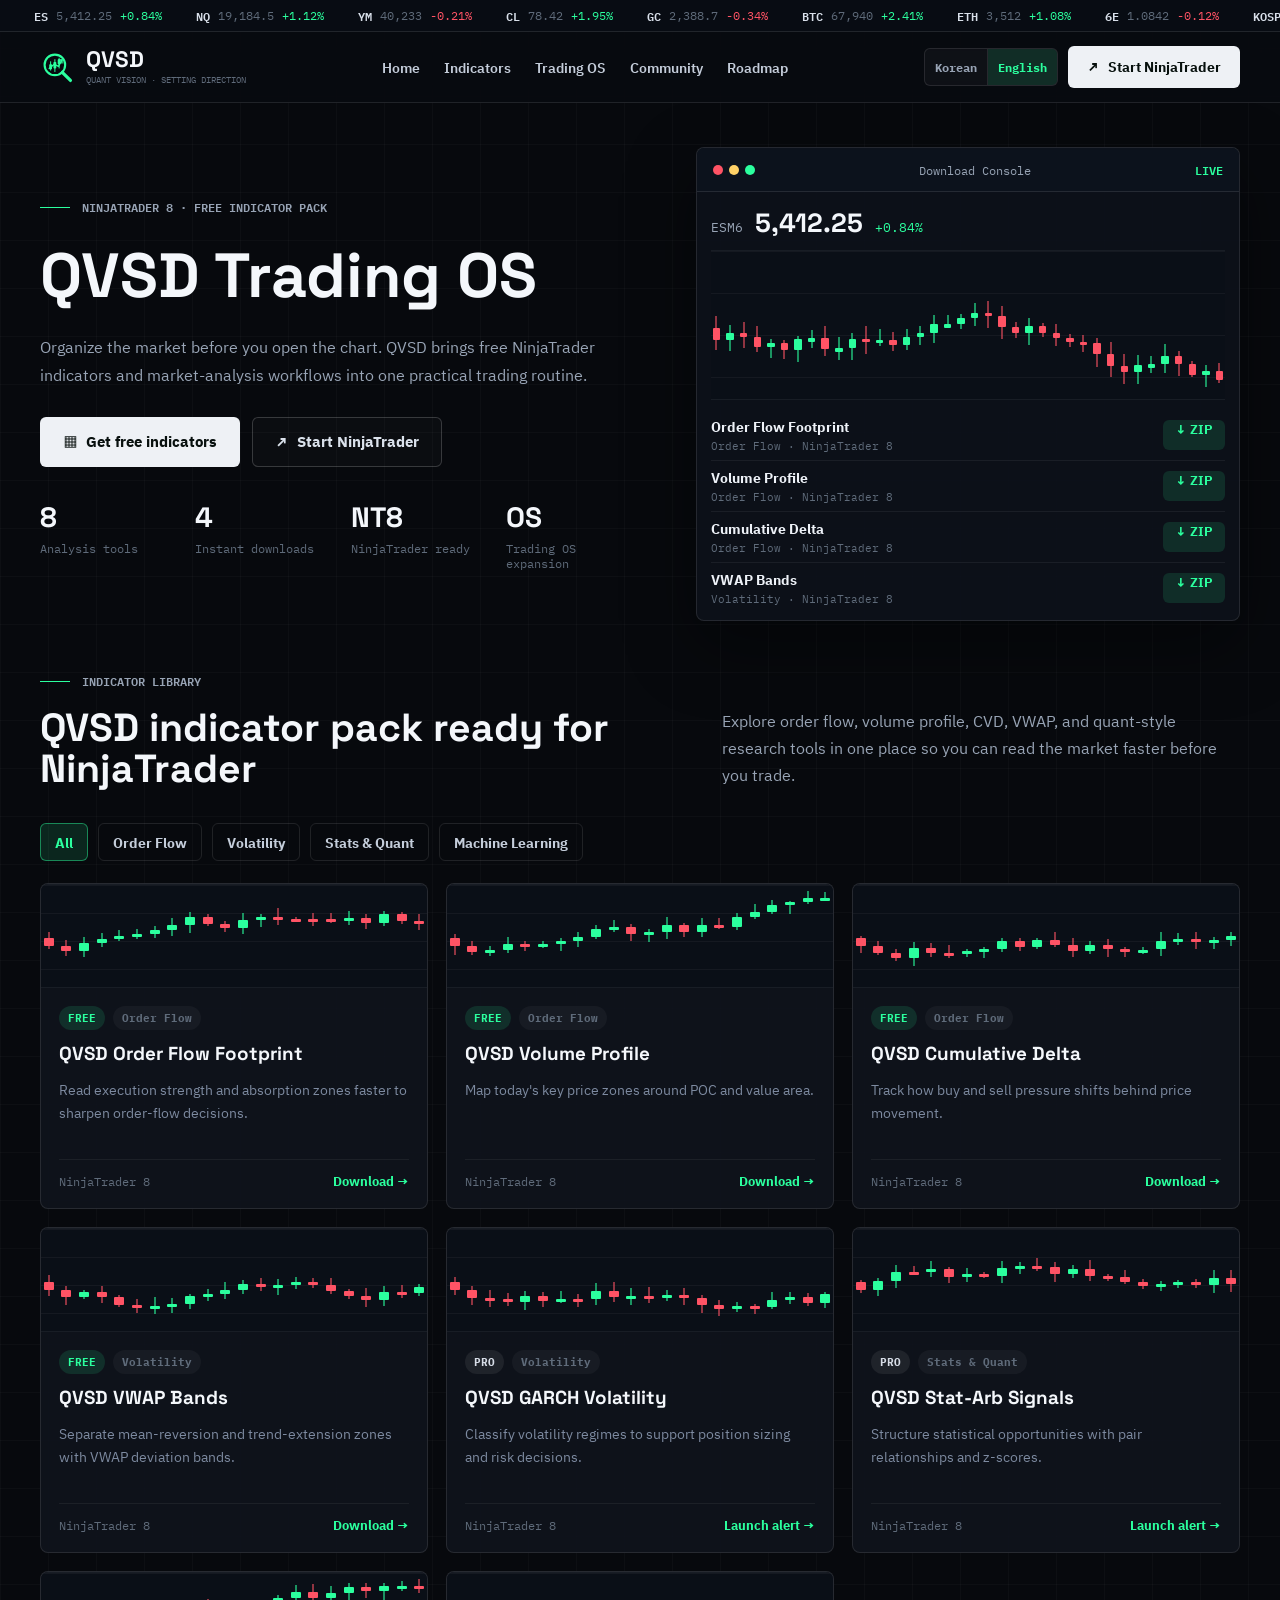
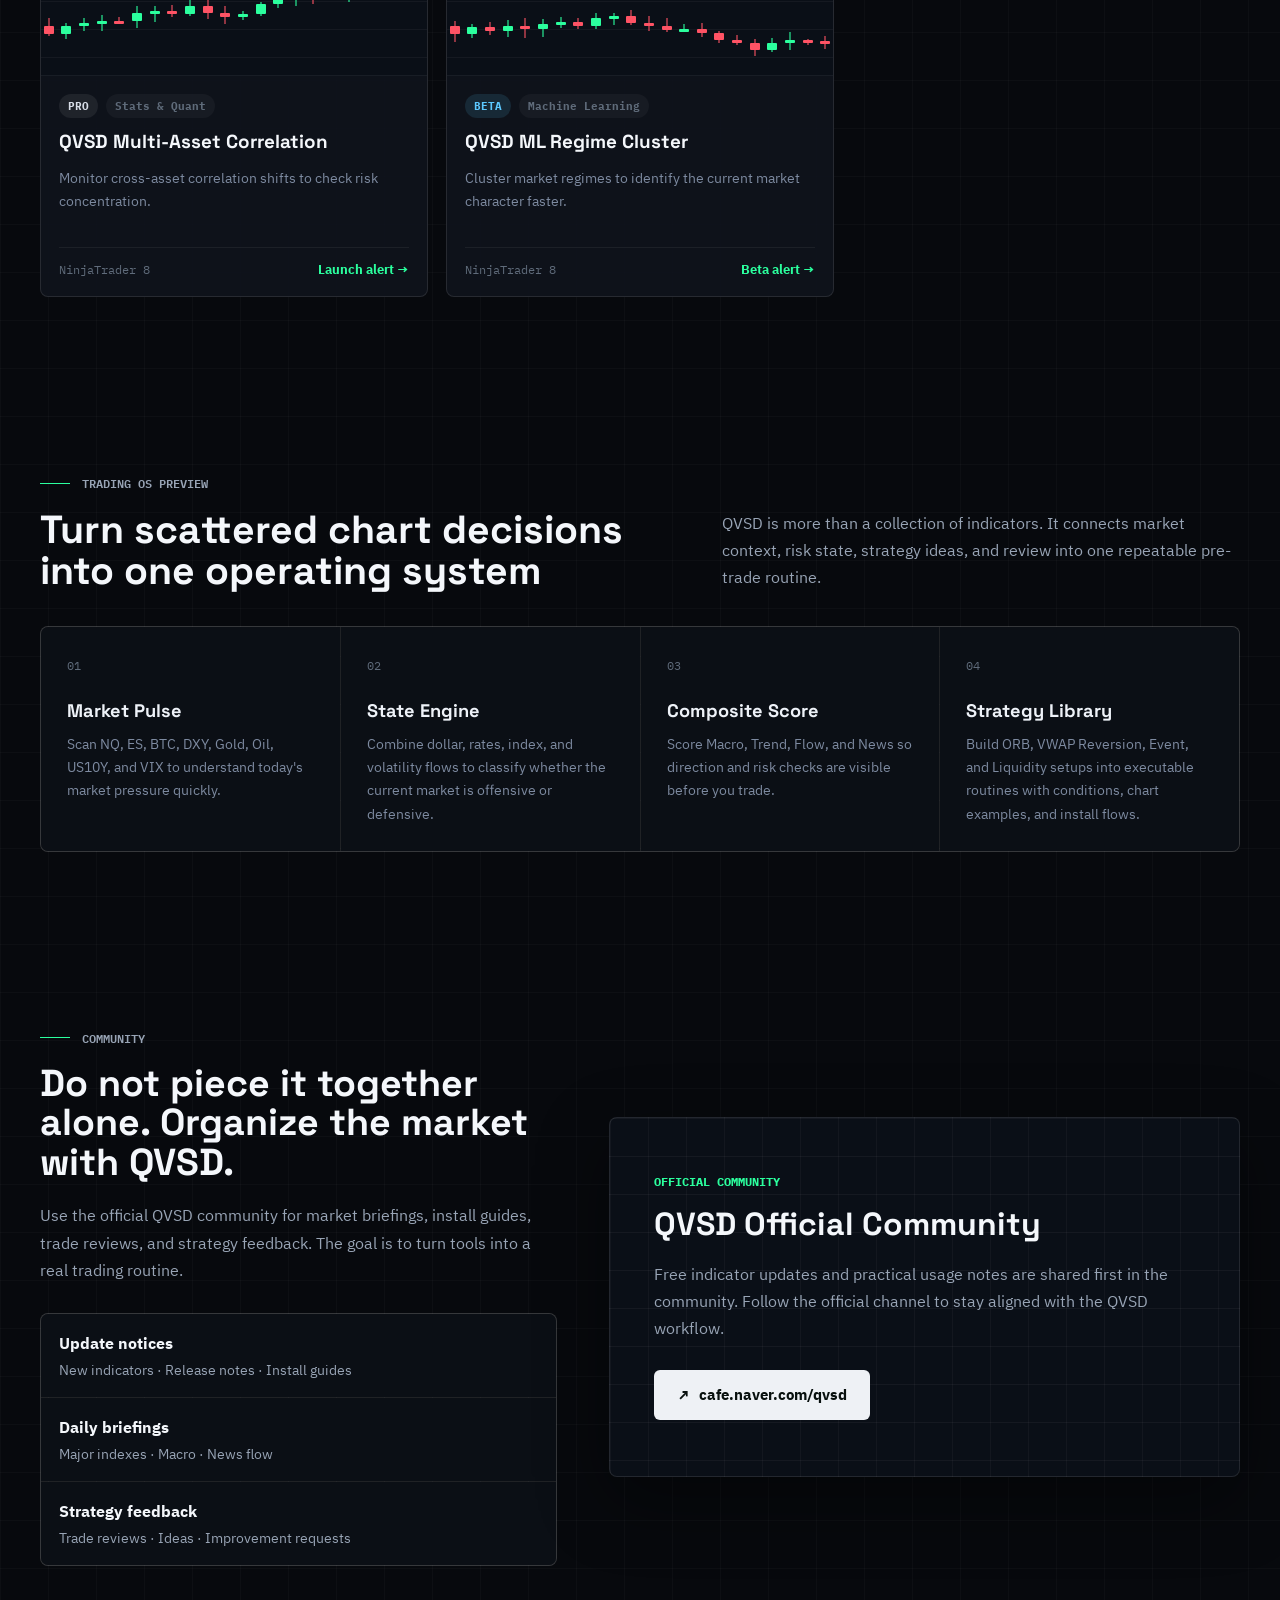
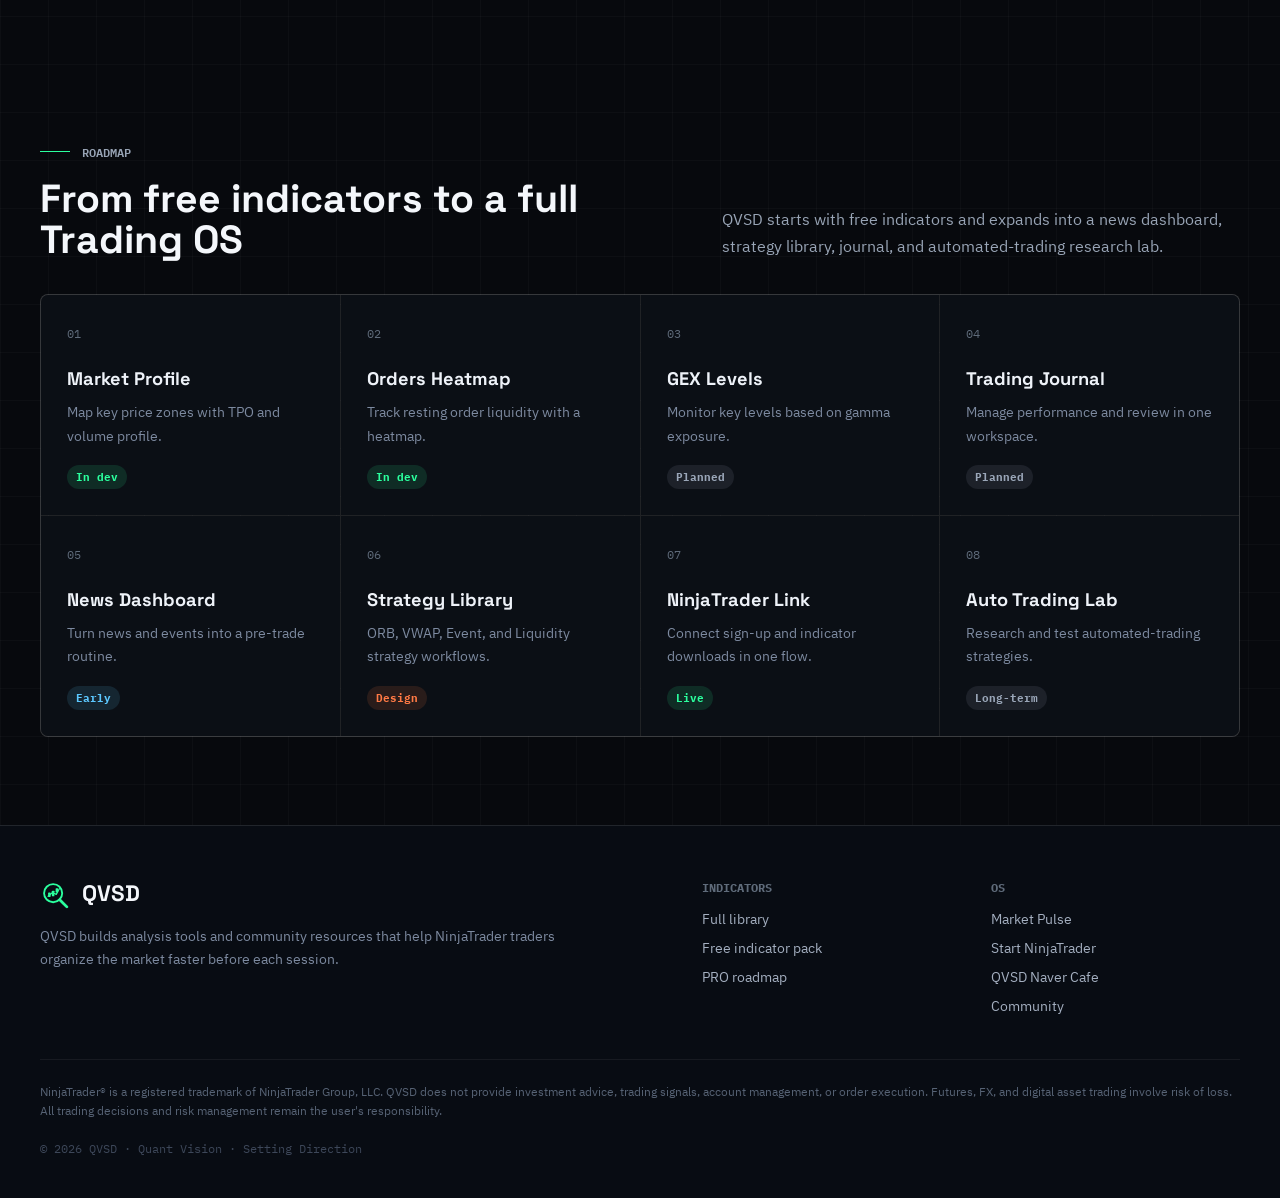
==== commit 69076a25: "Fix translated eyebrow text rendering" ====
--- a/index.html
+++ b/index.html
@@ -14,7 +14,7 @@
       href="https://fonts.googleapis.com/css2?family=IBM+Plex+Mono:wght@400;500;600&family=IBM+Plex+Sans+KR:wght@400;500;600;700&family=Space+Grotesk:wght@500;600;700&display=swap"
       rel="stylesheet"
     >
-    <link rel="stylesheet" href="styles.css">
+    <link rel="stylesheet" href="styles.css?v=20260625-langfix">
   </head>
   <body>
     <div class="ticker" aria-label="Market pulse">
@@ -307,6 +307,6 @@
       <p class="copyright">© 2026 QVSD · Quant Vision · Setting Direction</p>
     </footer>
 
-    <script src="script.js"></script>
+    <script src="script.js?v=20260625-langfix"></script>
   </body>
 </html>
--- a/styles.css
+++ b/styles.css
@@ -288,7 +288,7 @@
   text-transform: uppercase;
 }
 
-.eyebrow span {
+.eyebrow > span:first-child {
   display: inline-block;
   width: 30px;
   height: 1px;
